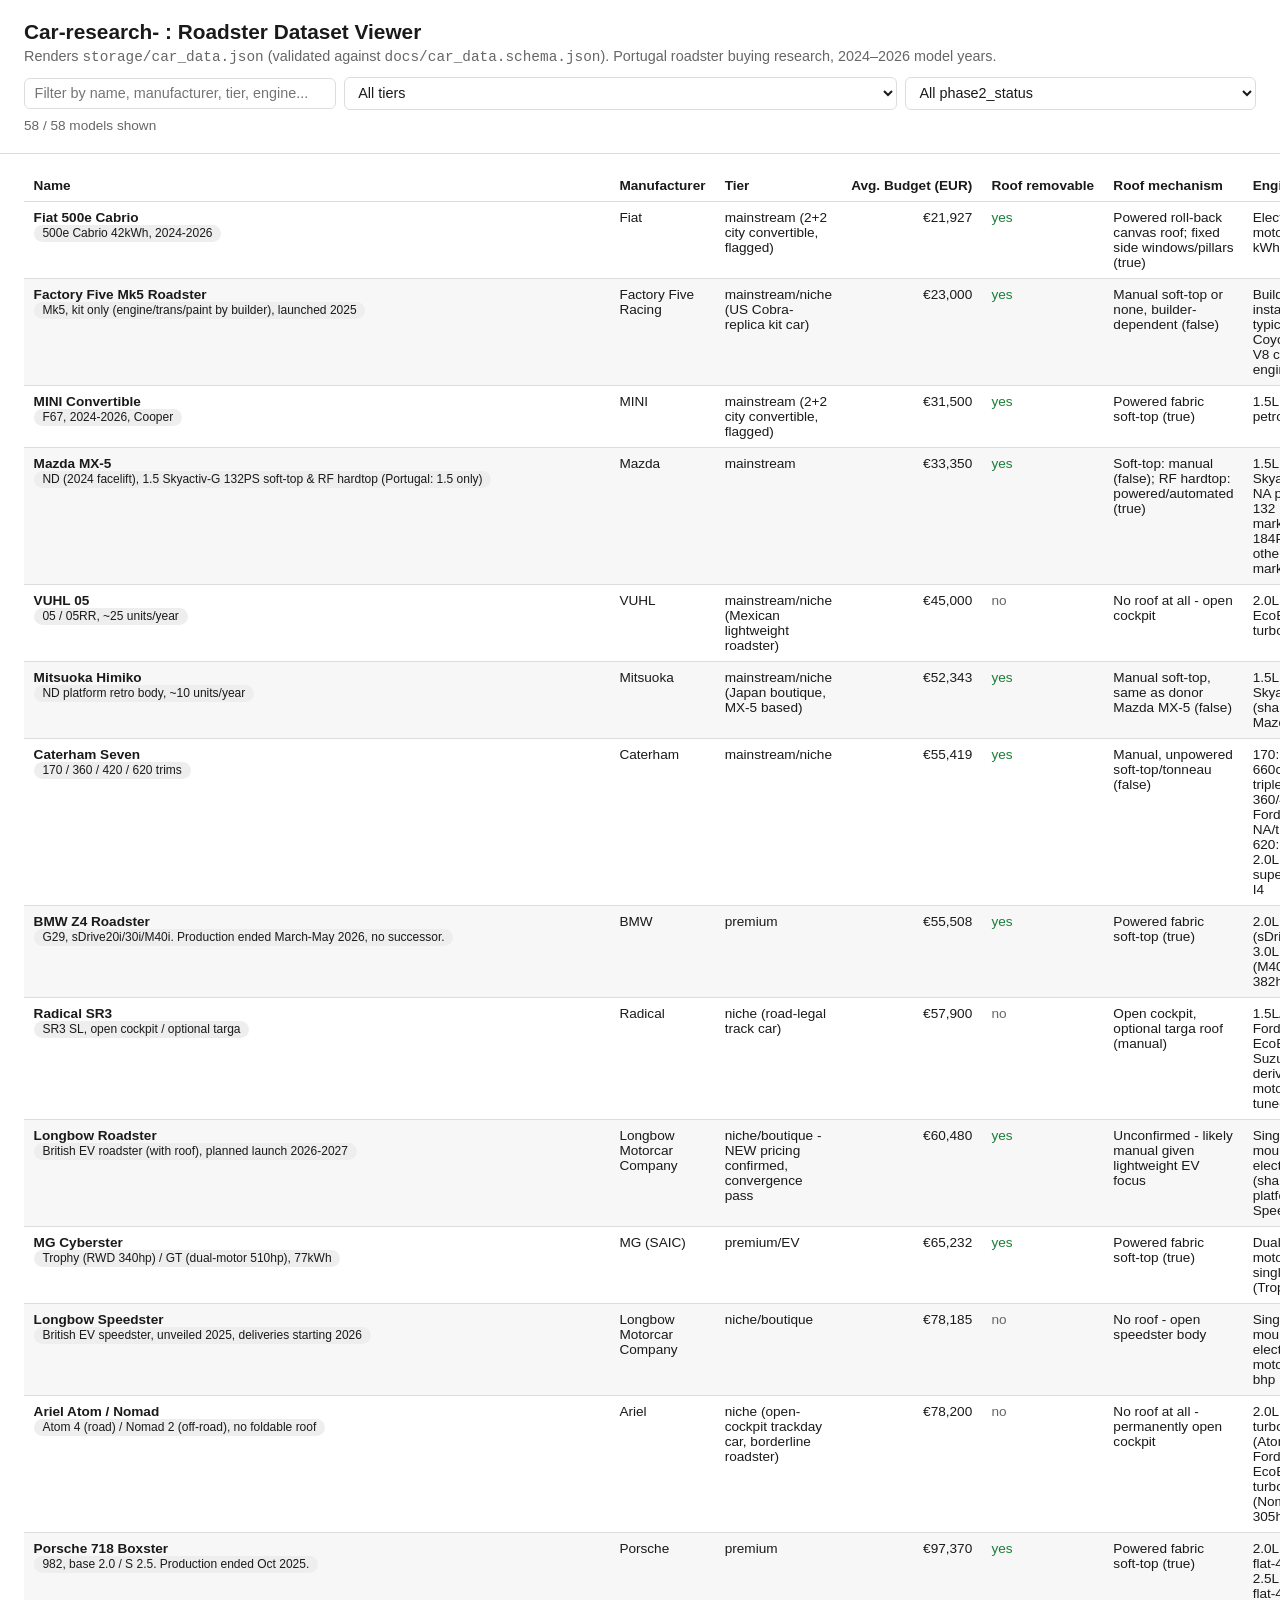
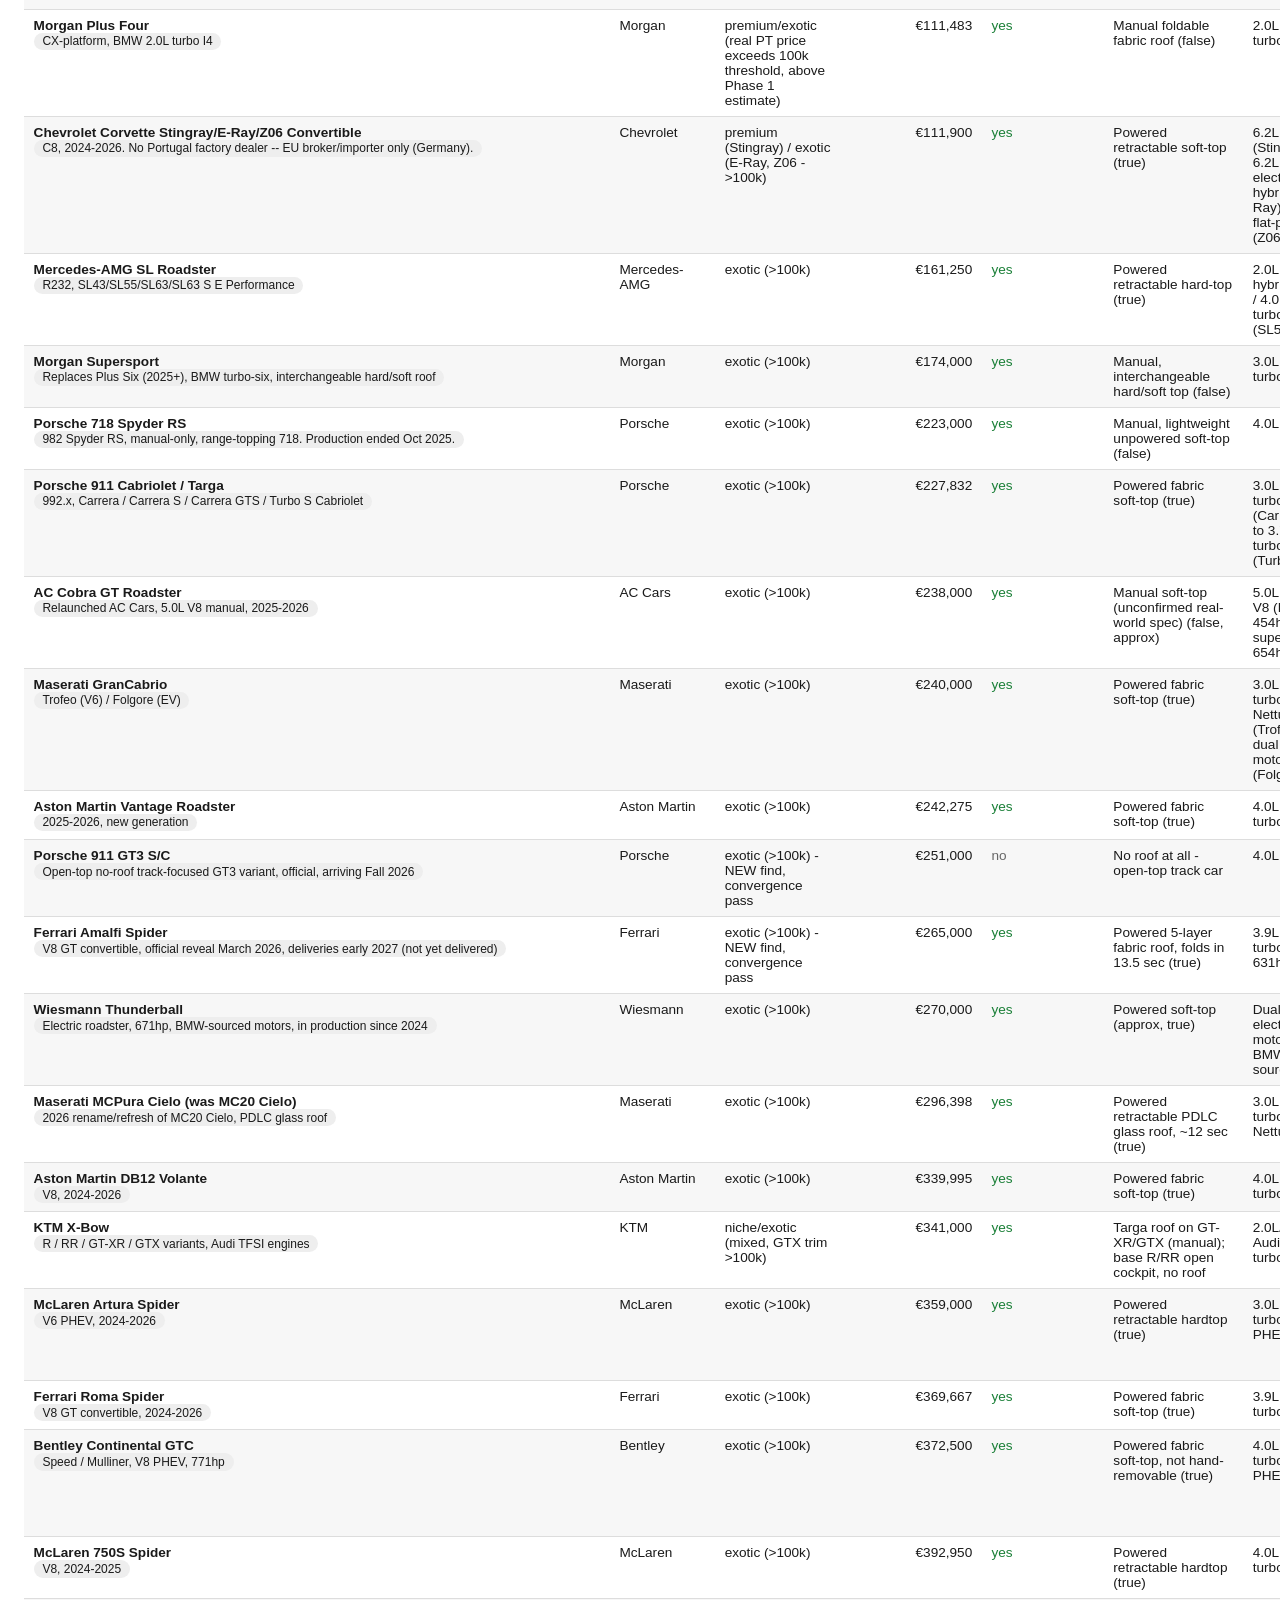
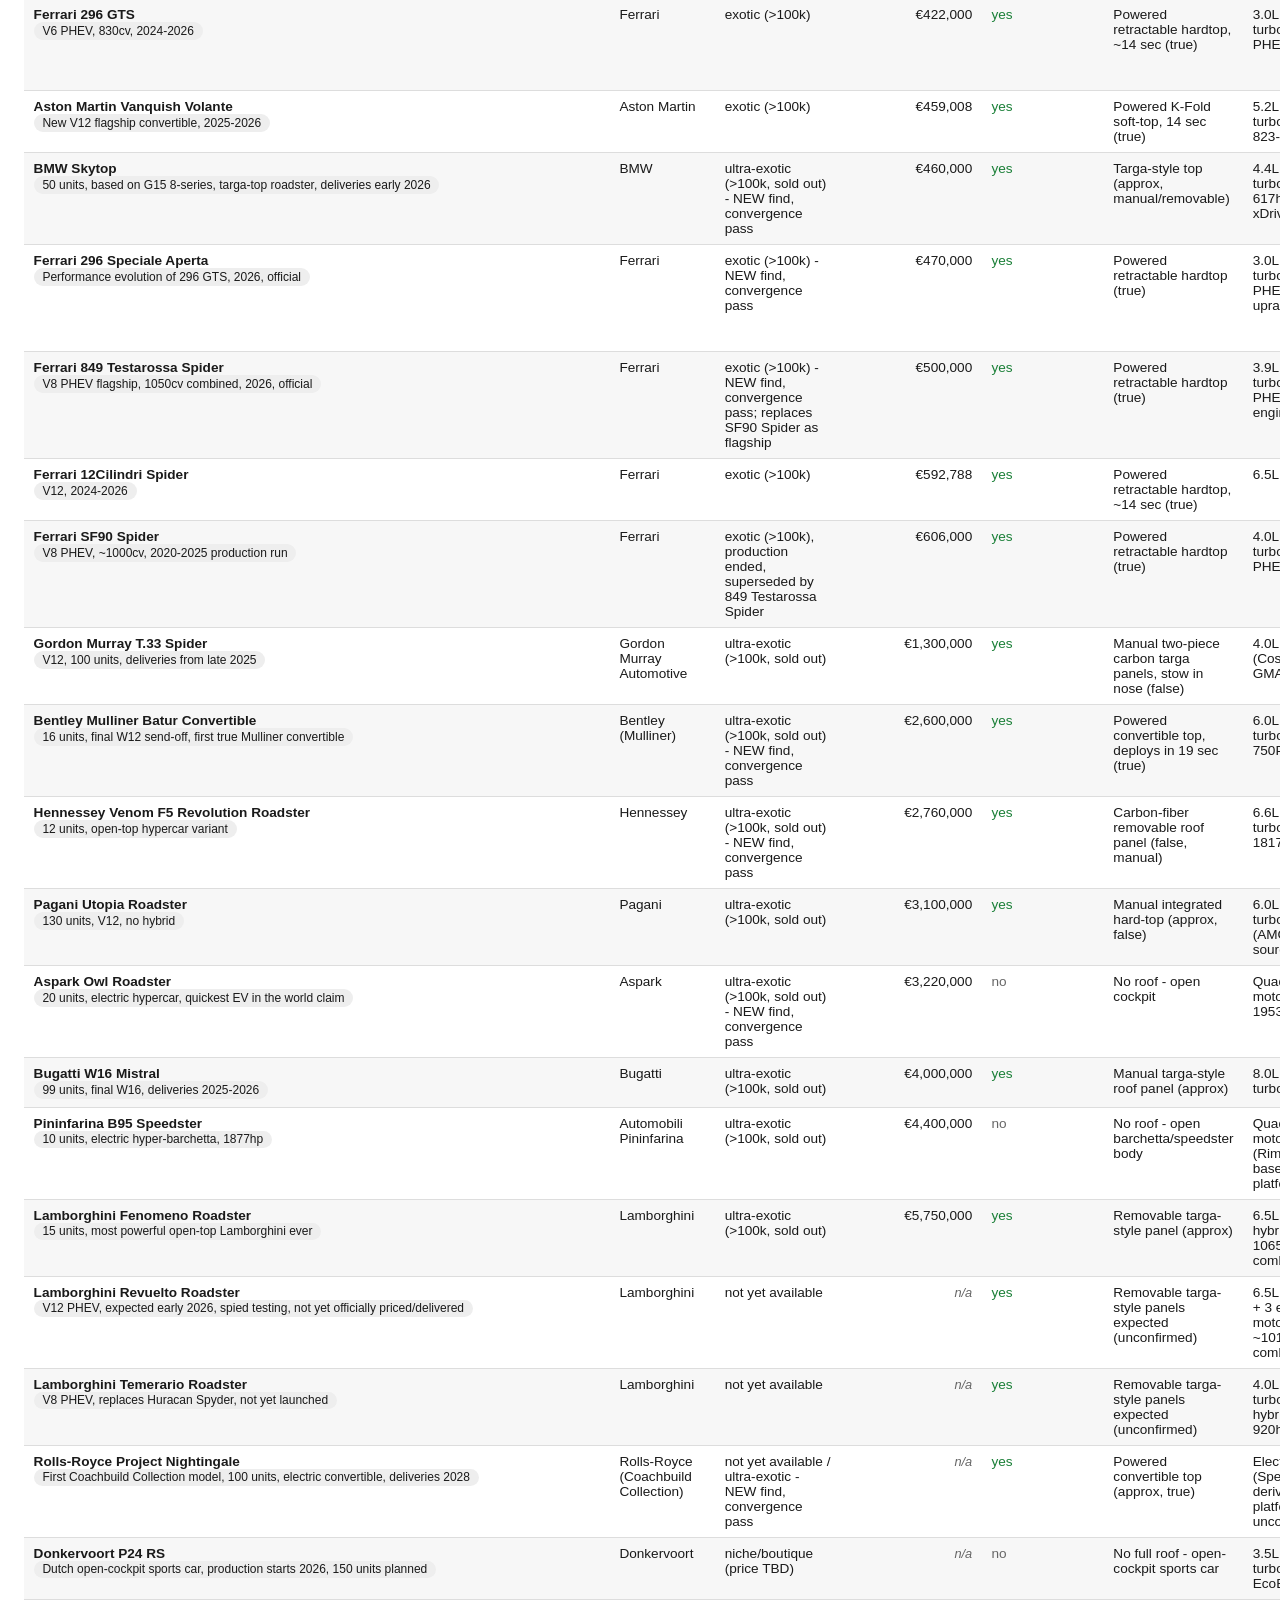
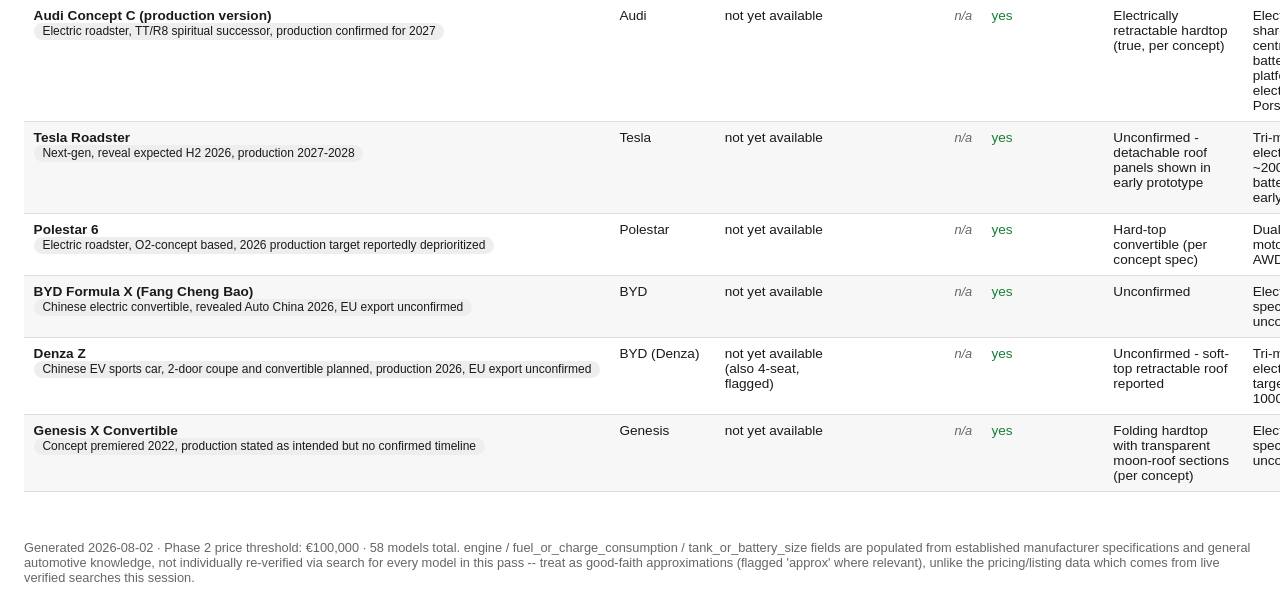
==== index.html @ a4dd450c "Prepare repo for GitHub Pages hosting - .nojekyll: disable Jekyll processing so storage/ and docs/ a" ====
<!doctype html>
<html lang="en">
<head>
<meta charset="utf-8">
<meta http-equiv="refresh" content="0; url=docs/">
<link rel="canonical" href="docs/">
<title>Car-research- : redirecting to viewer</title>
</head>
<body>
<p>Redirecting to the <a href="docs/">roadster dataset viewer</a>&hellip;</p>
</body>
</html>
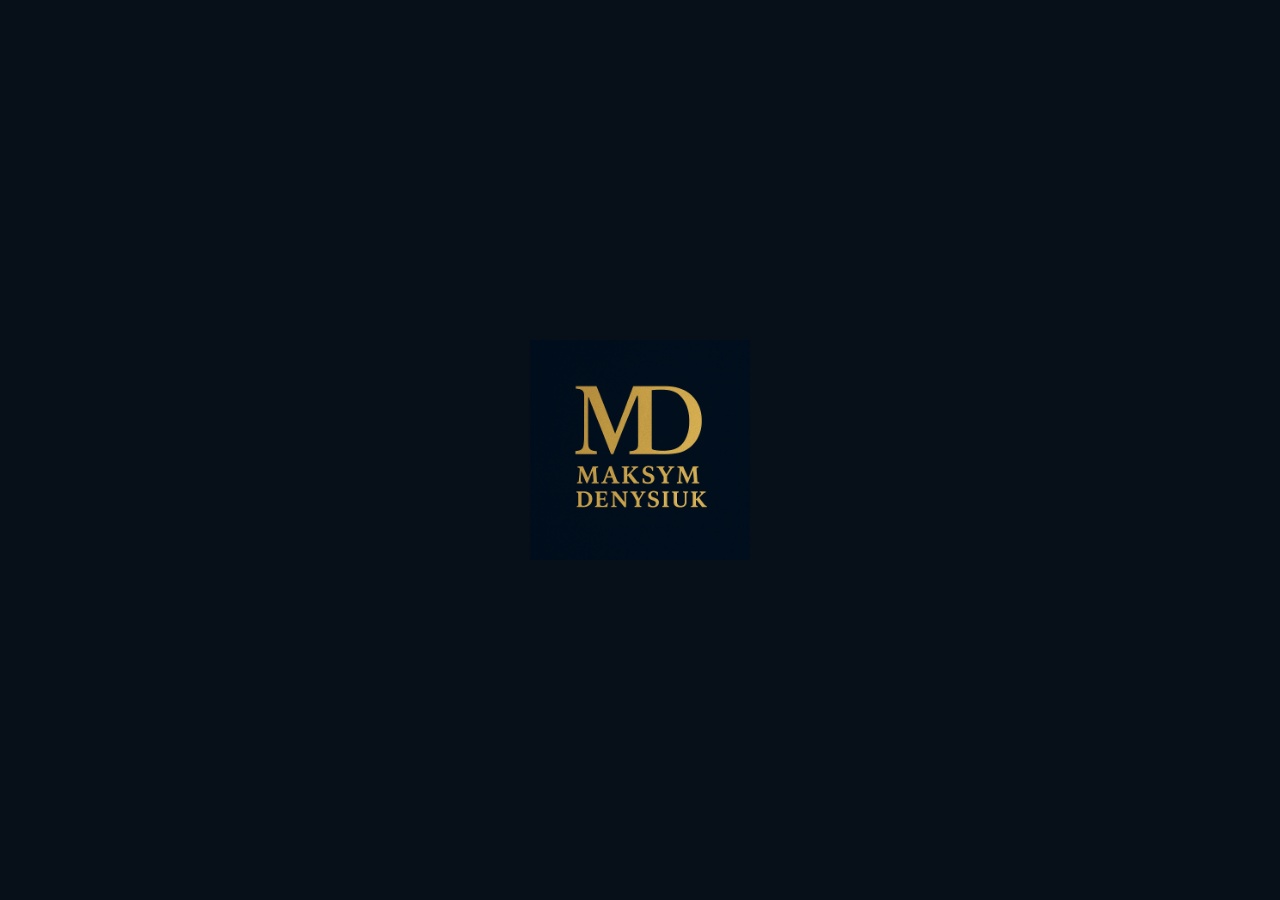
==== commit f53d1b91: "Stage 1: multi-request platform structure, brand checklist, viewer rebuild Migrates the single hard-" ====
--- a/index.html
+++ b/index.html
@@ -4,9 +4,9 @@
 <meta charset="utf-8">
 <meta http-equiv="refresh" content="0; url=docs/">
 <link rel="canonical" href="docs/">
-<title>Car-research- : redirecting to viewer</title>
+<title>CarsSearch : redirecting to viewer</title>
 </head>
 <body>
-<p>Redirecting to the <a href="docs/">roadster dataset viewer</a>&hellip;</p>
+<p>Redirecting to the <a href="docs/">car research viewer</a>&hellip;</p>
 </body>
 </html>
